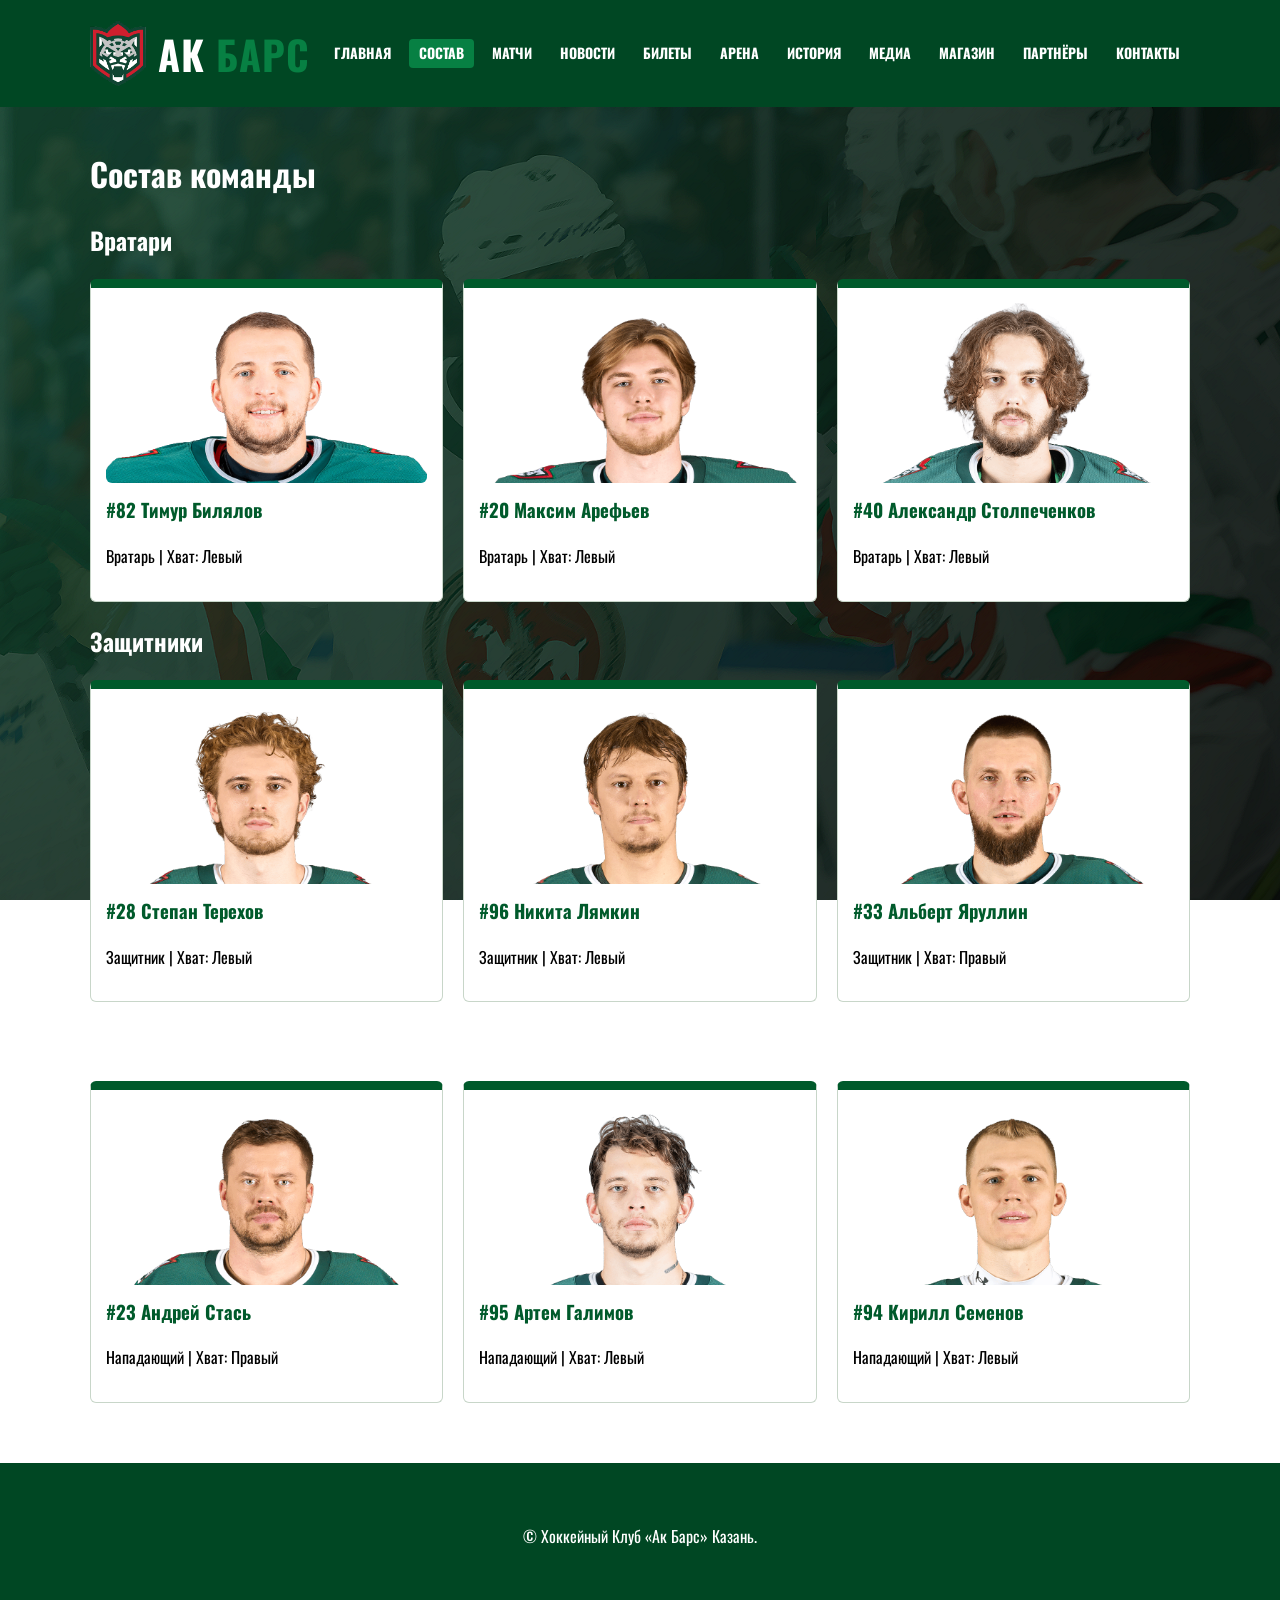
==== team.html @ f825da6c "first commit" ====
<!DOCTYPE html>
<html lang="ru">
<head>
  <meta charset="UTF-8">
  <title>Состав команды - ХК Ак Барс</title>
  <link rel="stylesheet" href="style.css">
  <link rel="icon" type="image/png" href="images/logo.png">
  <link rel="stylesheet" href="https://fonts.googleapis.com/css2?family=Inter:wght@400;600;700;800&family=Oswald:wght@500;600;700&display=swap&subset=cyrillic">
</head>
<body>
  <header>
    <div class="container">
      <a href="index.html" class="logo-block">
        <img src="images/logo.png" alt="Логотип" class="logo-img">
        <span class="logo-text">АК <span>БАРС</span></span>
      </a>
      <nav>
        <a href="index.html">Главная</a>
        <a href="team.html" class="active">Состав</a>
        <a href="matches.html">Матчи</a>
        <a href="news.html">Новости</a>
        <a href="tickets.html">Билеты</a>
        <a href="arena.html">Арена</a>
        <a href="history.html">История</a>
        <a href="media.html">Медиа</a>
        <a href="store.html">Магазин</a>
        <a href="partners.html">Партнёры</a>
        <a href="contacts.html">Контакты</a>
      </nav>
    </div>
  </header>

  <main class="container">
    <h1>Состав команды</h1>

    <h2>Вратари</h2>
    <div class="card-grid">
      <div class="card">
        <img src="images/tima.PNG" alt="Тимур Билялов" class="team-photo">
        <h3>#82 Тимур Билялов</h3>
        <p>Вратарь | Хват: Левый</p>
      </div>
      <div class="card">
        <img src="images/max.png" alt="Амир Мифтахов" class="team-photo">
        <h3>#20 Максим Арефьев</h3>
        <p>Вратарь | Хват: Левый</p>
      </div>
      <div class="card">
        <img src="images/aleksander.png" alt="Александр Столпеченков" class="team-photo">
        <h3>#40 Александр Столпеченков</h3>
        <p>Вратарь | Хват: Левый</p>
      </div>
    </div>

    <h2>Защитники</h2>
    <div class="card-grid">
      <div class="card">
        <img src="images/stepan_new.png" alt="Степан Терехов" class="team-photo">
        <h3>#28 Степан Терехов</h3>
        <p>Защитник | Хват: Левый</p>
      </div>
      <div class="card">
        <img src="images/lyamkin.png" alt="Никита Лямкин" class="team-photo">
        <h3>#96 Никита Лямкин</h3>
        <p>Защитник | Хват: Левый</p>
      </div>
      <div class="card">
        <img src="images/albert.PNG" alt="Альберт Яруллин" class="team-photo">
        <h3>#33 Альберт Яруллин</h3>
        <p>Защитник | Хват: Правый</p>
      </div>
    </div>

    <h2>Нападающие</h2>
    <div class="card-grid">
      <div class="card">
        <img src="images/andrey.png" alt="Андрей Стась" class="team-photo">
        <h3>#23 Андрей Стась</h3>
        <p>Нападающий | Хват: Правый</p>
      </div>
      <div class="card">
        <img src="images/artyom.png" alt="Артем Галимов" class="team-photo">
        <h3>#95 Артем Галимов</h3>
        <p>Нападающий | Хват: Левый</p>
      </div>
      <div class="card">
        <img src="images/kiril.png" alt="Кирилл Семенов" class="team-photo">
        <h3>#94 Кирилл Семенов</h3>
        <p>Нападающий | Хват: Левый</p>
      </div>
    </div>
  </main>

  <footer>
    <div class="container">
      <p>&copy; Хоккейный Клуб «Ак Барс» Казань.</p>    
    </div>
  </footer>
</body>
</html>
---- style.css ----
body {
  font-family: Oswald, "Arial Narrow", Impact, sans-serif;
  margin: 0;
  padding: 0;
  color: rgb(0, 0, 0);
  line-height: 1.6;
  background-image: url('images/bg.png');
  background-size: cover;
  background-position: center;
  background-repeat: no-repeat;
  background-attachment: fixed;
}
img {
  max-width: 100%;
  height: auto;
  display: block;
  border-radius: 6px;
}
header {
  background-color: #004723;
  color: #000000;
  padding: 1px 0;
}
h1, h2, h3 {
  color: #ffffff;
}
.prepairing, .sucsesses, .infa{
  color: #000000;
}
header .container {
  display: flex;
  justify-content: space-between;
  align-items: center;
  flex-wrap: wrap;
}
.logo-block {
  display: flex;
  align-items: center;
  gap: 12px;
  text-decoration: none;
}
.logo-img {
  height: 65px;
  width: auto;
}
.logo-text {
  font-size: 40px;
  font-weight: bold;
  color: #ffffff;
  text-transform: uppercase;
  letter-spacing: 1px;
}
.logo-text span {
  color: #078043;
}
nav {
  display: flex;
  flex-wrap: wrap;
  gap: 8px;
}
nav a {
  color: #ffffff;
  text-decoration: none;
  font-size: 14px;
  font-weight: bold;
  padding: 3px 10px;
  border-radius: 4px;
  text-transform: uppercase;
  transition: background-color 0.5s ease, color 0.5s ease;
}
nav a:hover, nav a.active {
  background-color: #078043;
  color: #ffffff;
}
.container {
  width: 90%;
  max-width: 1100px;
  margin: 0 auto;
  padding: 20px 0;
}
.hero {
  background-color: #004420;
  color: #ffffff;
  border-left: 6px solid white;
  border-radius: 6px;
  padding: 25px;
  margin-bottom: 30px;
  display: flex;
  flex-wrap: wrap;
  align-items: center;
  gap: 20px;
}
.hero-content {
  flex: 1 1 500px;
}
.hero-media {
  flex: 1 1 300px;
}
.hero h1 {
  margin-top: 0;
  font-size: 30px;
  text-transform: uppercase;
}
.card-grid {
  display: flex;
  flex-wrap: wrap;
  gap: 20px;
  margin-top: 20px;
}
.card {
  background-color: #ffffff;
  border: 1px solid #c8d6c9;
  border-top: 9px solid #005a2b;
  border-radius: 6px;
  padding: 15px;
  flex: 1 1 calc(33.333% - 20px);
  box-sizing: border-box;
  min-width: 270px;
}
.card img {
  margin-bottom: 12px;
  width: 100%;
  height: 180px;
  object-fit: cover;
}
.card h3 {
  color: #005a2b;
  margin-top: 0;
}
.badge {
  display: inline-block;
  background-color: #d91921;
  color: #ffffff;
  padding: 3px 8px;
  font-size: 11px;
  font-weight: bold;
  border-radius: 3px;
  margin-bottom: 8px;
  text-transform: uppercase;
}
.btn {
  display: inline-block;
  background-color: #005a2b;
  color: #ffffff;
  padding: 10px 18px;
  text-decoration: none;
  border-radius: 4px;
  font-weight: bold;
  margin-top: 10px;
  border: none;
  cursor: pointer;
  text-transform: uppercase;
  font-size: 12px;
}
.btn:hover {
  background-color: #d91921;
}
table {
  width: 100%;
  border-collapse: collapse;
  margin-top: 20px;
  background-color: #ffffff;
}
table, th, td {
  border: 1px solid #c8d6c9;
}
th, td {
  padding: 12px;
  text-align: center;
}
th {
  background-color: #005a2b;
  color: #ffffff;
}
tr:nth-child(even) {
  background-color: #f0f5f1;
}
.team-photo {
  height: 240px;
  object-fit: cover;
  object-position: top;
}
form label {
  display: block;
  margin-top: 12px;
  font-weight: bold;
}
form input, form textarea, form select {
  width: 100%;
  padding: 10px;
  margin-top: 5px;
  border: 1px solid #c8d6c9;
  border-radius: 4px;
  box-sizing: border-box;
}
footer {
  background-color: #004723;
  color: #ffffff;
  text-align: center;
  padding: 25px 0;
  margin-top: 40px;
}
table th, table td {
  text-align: center;
  vertical-align: middle;
}
table td img {
  display: block;
  margin: 0 auto 6px auto;
  max-height: 40px;
  width: auto;
}
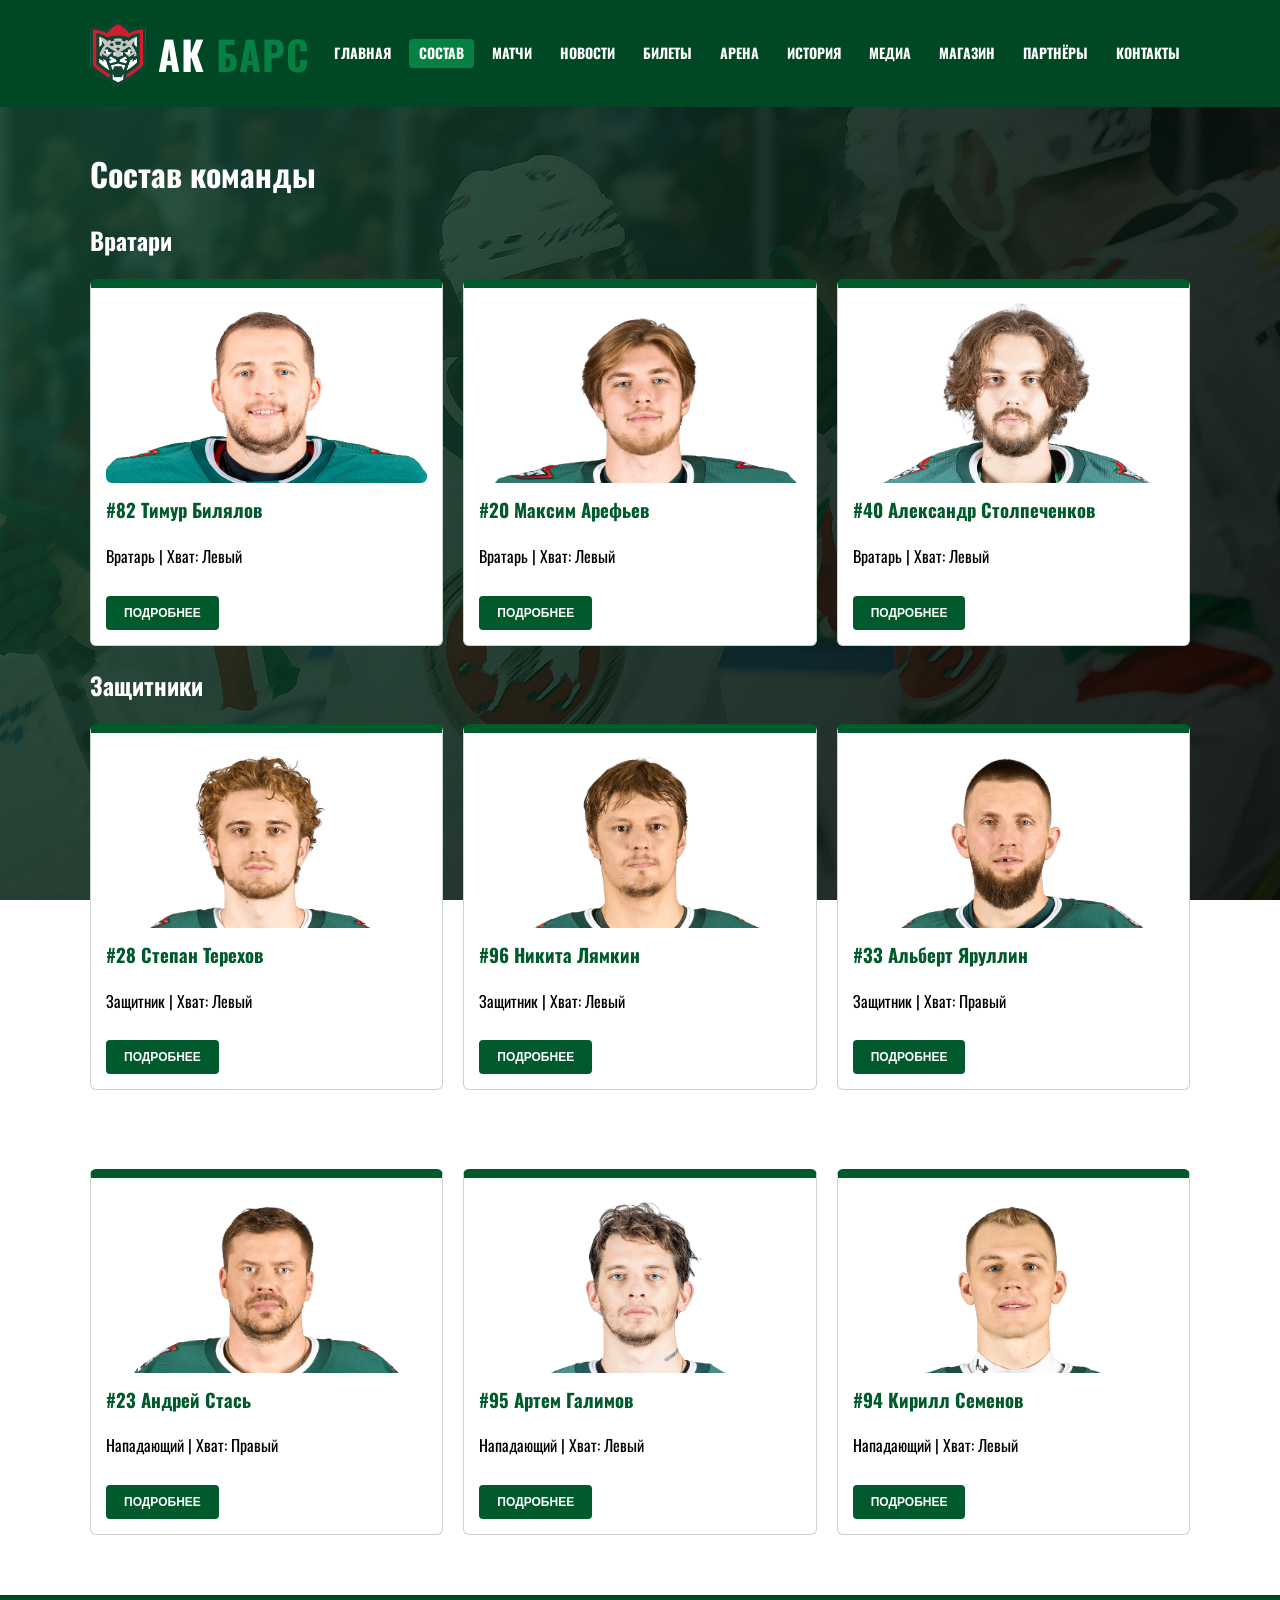
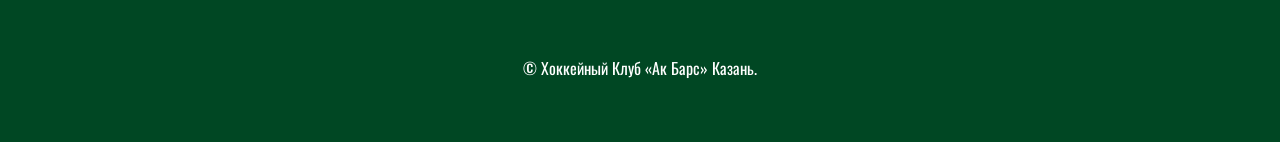
==== commit 2373a3f2: "fc" ====
--- a/team.html
+++ b/team.html
@@ -34,67 +34,28 @@
     <h1>Состав команды</h1>
 
     <h2>Вратари</h2>
-    <div class="card-grid">
-      <div class="card">
-        <img src="images/tima.PNG" alt="Тимур Билялов" class="team-photo">
-        <h3>#82 Тимур Билялов</h3>
-        <p>Вратарь | Хват: Левый</p>
-      </div>
-      <div class="card">
-        <img src="images/max.png" alt="Амир Мифтахов" class="team-photo">
-        <h3>#20 Максим Арефьев</h3>
-        <p>Вратарь | Хват: Левый</p>
-      </div>
-      <div class="card">
-        <img src="images/aleksander.png" alt="Александр Столпеченков" class="team-photo">
-        <h3>#40 Александр Столпеченков</h3>
-        <p>Вратарь | Хват: Левый</p>
-      </div>
-    </div>
+    <div class="card-grid" id="goaltenders-list"></div>
 
     <h2>Защитники</h2>
-    <div class="card-grid">
-      <div class="card">
-        <img src="images/stepan_new.png" alt="Степан Терехов" class="team-photo">
-        <h3>#28 Степан Терехов</h3>
-        <p>Защитник | Хват: Левый</p>
-      </div>
-      <div class="card">
-        <img src="images/lyamkin.png" alt="Никита Лямкин" class="team-photo">
-        <h3>#96 Никита Лямкин</h3>
-        <p>Защитник | Хват: Левый</p>
-      </div>
-      <div class="card">
-        <img src="images/albert.PNG" alt="Альберт Яруллин" class="team-photo">
-        <h3>#33 Альберт Яруллин</h3>
-        <p>Защитник | Хват: Правый</p>
-      </div>
-    </div>
+    <div class="card-grid" id="defenders-list"></div>
 
     <h2>Нападающие</h2>
-    <div class="card-grid">
-      <div class="card">
-        <img src="images/andrey.png" alt="Андрей Стась" class="team-photo">
-        <h3>#23 Андрей Стась</h3>
-        <p>Нападающий | Хват: Правый</p>
-      </div>
-      <div class="card">
-        <img src="images/artyom.png" alt="Артем Галимов" class="team-photo">
-        <h3>#95 Артем Галимов</h3>
-        <p>Нападающий | Хват: Левый</p>
-      </div>
-      <div class="card">
-        <img src="images/kiril.png" alt="Кирилл Семенов" class="team-photo">
-        <h3>#94 Кирилл Семенов</h3>
-        <p>Нападающий | Хват: Левый</p>
-      </div>
+    <div class="card-grid" id="forwards-list"></div>
+  </main>
+
+  <div id="player-modal" class="modal">
+    <div class="modal-content">
+      <span class="close-btn" id="close-modal">&times;</span>
+      <div id="modal-body"></div>
     </div>
-  </main>
+  </div>
 
   <footer>
     <div class="container">
       <p>&copy; Хоккейный Клуб «Ак Барс» Казань.</p>    
     </div>
   </footer>
+
+  <script src="script.js"></script>
 </body>
 </html>
--- a/style.css
+++ b/style.css
@@ -209,4 +209,73 @@
   margin: 0 auto 6px auto;
   max-height: 40px;
   width: auto;
+}
+/* Модальное окно (Detail) */
+.modal {
+  display: none; 
+  position: fixed;
+  z-index: 1000;
+  top: 0;
+  left: 0;
+  width: 100%;
+  height: 100%;
+  background-color: rgba(0, 0, 0, 0.75);
+  justify-content: center;
+  align-items: center;
+}
+
+.modal-content {
+  background-color: #ffffff;
+  padding: 25px;
+  border-radius: 6px;
+  border-top: 9px solid #005a2b;
+  max-width: 550px;
+  width: 90%;
+  position: relative;
+  color: #000000;
+}
+
+.close-btn {
+  position: absolute;
+  top: 10px;
+  right: 15px;
+  font-size: 28px;
+  font-weight: bold;
+  cursor: pointer;
+  color: #666;
+}
+
+.close-btn:hover {
+  color: #d91921;
+}
+
+.modal-detail-header {
+  display: flex;
+  gap: 15px;
+  margin-bottom: 15px;
+}
+
+.modal-detail-header img {
+  width: 130px;
+  height: 140px;
+  object-fit: cover;
+  border-radius: 6px;
+}
+
+.modal-detail-info h2 {
+  color: #005a2b;
+  margin: 0 0 5px 0;
+}
+
+.modal-stats-box {
+  background-color: #f0f5f1;
+  border-left: 4px solid #005a2b;
+  padding: 10px 15px;
+  margin: 15px 0;
+  border-radius: 4px;
+}
+
+.modal-stats-box ul {
+  margin: 5px 0 0 0;
+  padding-left: 20px;
 }
